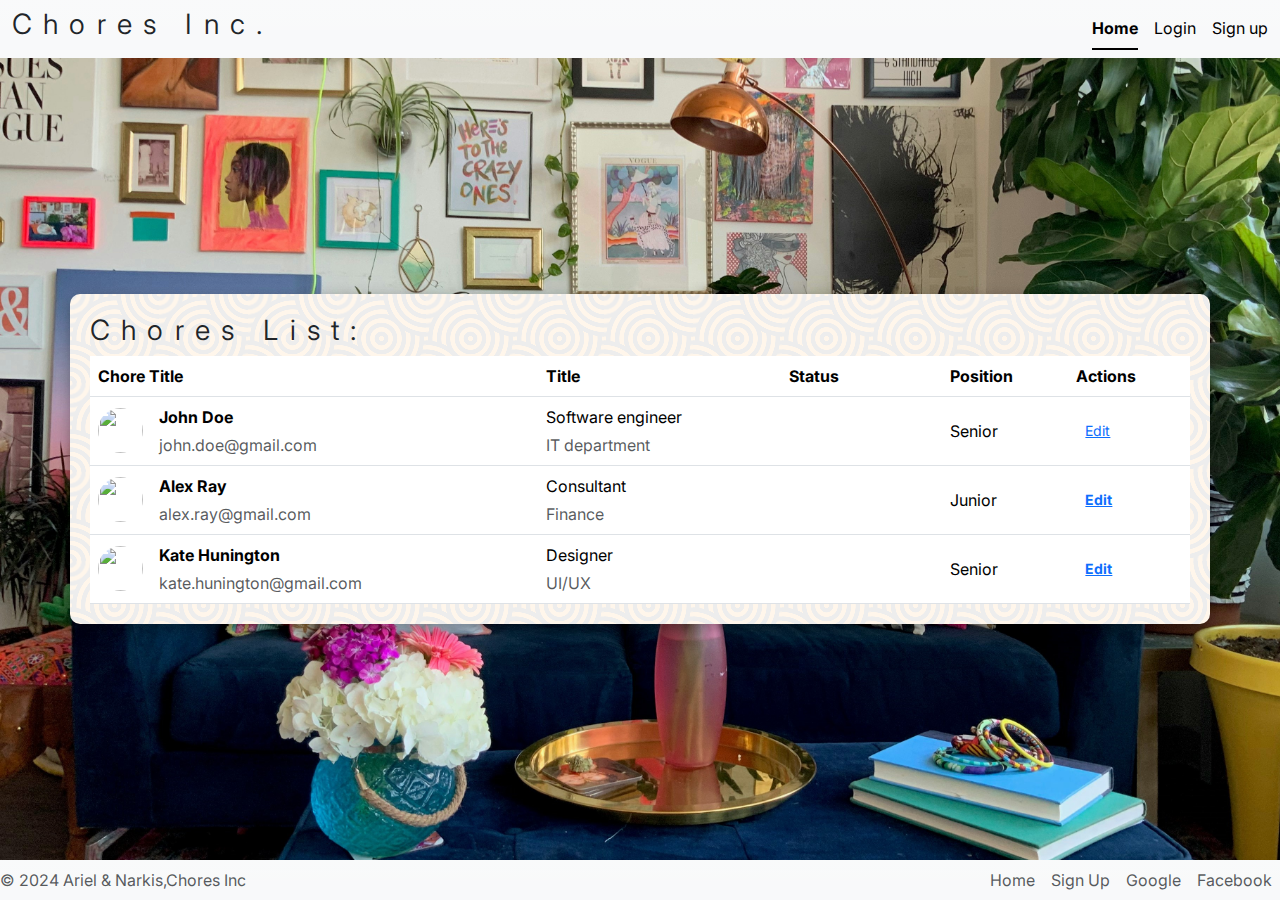
==== Chores-website/index.html @ 36ef8f28 "Footer header and container style changed" ====
<!DOCTYPE html>
<html lang="en">

<head>
  <meta charset="UTF-8">
  <meta name="viewport" content="width=device-width, initial-scale=1.0">
  <title>C Inc Main</title>
  <link href="https://cdn.jsdelivr.net/npm/bootstrap@5.3.3/dist/css/bootstrap.min.css" rel="stylesheet"
    integrity="sha384-QWTKZyjpPEjISv5WaRU9OFeRpok6YctnYmDr5pNlyT2bRjXh0JMhjY6hW+ALEwIH" crossorigin="anonymous">
  <link rel="preconnect" href="https://fonts.googleapis.com">
  <link rel="preconnect" href="https://fonts.gstatic.com" crossorigin>
  <link href="https://fonts.googleapis.com/css2?family=Inter:wght@100..900&display=swap" rel="stylesheet">

  <link rel="stylesheet" type="text/css" href="style/style.css">
</head>

<body>
  <header>
    <nav class="navbar bg-light bg-gradient">
      <div class="container-fluid">
        <h3 class="company_title">Chores Inc.</h3>
        <div class="nav nav-underline">
          <a class="nav-link text-black active" href="index.html">Home</a>
          <a class="nav-link text-black" href="loginscreen.html">Login</a>
          <a class="nav-link text-black" aria-current="Sign up" href="signupscreen.html">Sign up</a>
        </div>
      </div>
    </nav>
  </header>


  <div class="container all_style">
    <h3 class="company_title">Chores List: </h3>

    <table class="table align-middle mb-0" style="border-radius: 10px;">
      <thead class="bg-light">
        <tr>
          <th>Chore Title</th>
          <th>Title</th>
          <th>Status</th>
          <th>Position</th>
          <th>Actions</th>
        </tr>
      </thead>
      <tbody>
        <tr>
          <td>
            <div class="d-flex align-items-center">
              <img src="https://mdbootstrap.com/img/new/avatars/8.jpg" alt="" style="width: 45px; height: 45px"
                class="rounded-circle" />
              <div class="ms-3">
                <p class="fw-bold mb-1">John Doe</p>
                <p class="text-muted mb-0">john.doe@gmail.com</p>
              </div>
            </div>
          </td>
          <td>
            <p class="fw-normal mb-1">Software engineer</p>
            <p class="text-muted mb-0">IT department</p>
          </td>
          <td>
            <span class="badge badge-success rounded-pill d-inline">Active</span>
          </td>
          <td>Senior</td>
          <td>
            <button type="button" class="btn btn-link btn-sm btn-rounded">
              Edit
            </button>
          </td>
        </tr>
        <tr>
          <td>
            <div class="d-flex align-items-center">
              <img src="https://mdbootstrap.com/img/new/avatars/6.jpg" class="rounded-circle" alt=""
                style="width: 45px; height: 45px" />
              <div class="ms-3">
                <p class="fw-bold mb-1">Alex Ray</p>
                <p class="text-muted mb-0">alex.ray@gmail.com</p>
              </div>
            </div>
          </td>
          <td>
            <p class="fw-normal mb-1">Consultant</p>
            <p class="text-muted mb-0">Finance</p>
          </td>
          <td>
            <span class="badge badge-primary rounded-pill d-inline">Onboarding</span>
          </td>
          <td>Junior</td>
          <td>
            <button type="button" class="btn btn-link btn-rounded btn-sm fw-bold" data-mdb-ripple-color="dark">
              Edit
            </button>
          </td>
        </tr>
        <tr>
          <td>
            <div class="d-flex align-items-center">
              <img src="https://mdbootstrap.com/img/new/avatars/7.jpg" class="rounded-circle" alt=""
                style="width: 45px; height: 45px" />
              <div class="ms-3">
                <p class="fw-bold mb-1">Kate Hunington</p>
                <p class="text-muted mb-0">kate.hunington@gmail.com</p>
              </div>
            </div>
          </td>
          <td>
            <p class="fw-normal mb-1">Designer</p>
            <p class="text-muted mb-0">UI/UX</p>
          </td>
          <td>
            <span class="badge badge-warning rounded-pill d-inline">Awaiting</span>
          </td>
          <td>Senior</td>
          <td>
            <button type="button" class="btn btn-link btn-rounded btn-sm fw-bold" data-mdb-ripple-color="dark">
              Edit
            </button>
          </td>
        </tr>
      </tbody>
    </table>
  </div>

    <footer class="bg-light bg-gradient d-flex flex-wrap justify-content-between align-items-center">
      <p class="col-md-4 mb-0 text-body-secondary">© 2024 Ariel & Narkis,Chores Inc</p>
      <ul class="nav col-md-4 justify-content-end">
        <li class="nav-item"><a href="index.html" class="nav-link px-2 text-body-secondary">Home</a></li>
        <li class="nav-item"><a href="signupscreen.html" class="nav-link px-2 text-body-secondary">Sign Up</a></li>
        <li class="nav-item"><a href="http://www.google.com" class="nav-link px-2 text-body-secondary">Google</a></li>
        <li class="nav-item"><a href="http://www.facebook.com" class="nav-link px-2 text-body-secondary">Facebook</a>
        </li>
      </ul>
    </footer>

  <script>
    document.getElementById('addUserButton').addEventListener('click', function (event) {
      // Add your logic here to add a user to the household
    });
  </script>
</body>

</html>
---- Chores-website/style/style.css ----
body {
  display: flex;
  flex-direction: column;
  font-family: "Inter", sans-serif;
  font-style: normal;
  background-image: url('../img/main-bg.jpg');
  background-repeat: no-repeat;
  background-attachment: fixed;
  background-size: cover;
  height: 100vh; 
  /* margin: 0; */
  /* padding-top: 95px; */
}

.container {
  margin: auto;
  padding: 20px;
  border-radius: 10px;
  max-height: 80vh;
  align-self:center;
  /* box-shadow: 0 0 10px rgba(0, 0, 0, 0.1); */
  box-shadow: rgba(0, 0, 0, 0.35) 0px 5px 15px;
  /* margin-top: 20px; */
  /*padding: 20px;
  background-color: rgba(221, 221, 221, 0.88);
  border-radius: 10px;
*/}

.logo {
  width: 200px;
  height: 200px;
}

.company_title{
  letter-spacing: .7rem;
  font-weight: 350;
}


.signup-section {
  text-align: center;
  margin-top: 20px;
}

.first-row {
  font-weight: bold;
  font-size: 1.2em;
}
.signup-section a {
  color: #ff4500;
  text-decoration: none;
}

.signup-section a:hover {
  text-decoration: underline;
}

h2 {
  text-align: center;
  width: 100%;
}

.all_style{
/*Credit: https://css-pattern.com/overlapping-circles/  */
    --s: 89px;
    --c1: #fff6eb;
    --c2: #ededed;
    
    --_g: 
       var(--c1) 0%  5% ,var(--c2) 6%  15%,var(--c1) 16% 25%,var(--c2) 26% 35%,var(--c1) 36% 45%,
       var(--c2) 46% 55%,var(--c1) 56% 65%,var(--c2) 66% 75%,var(--c1) 76% 85%,var(--c2) 86% 95%,
       #0000 96%;
    background:
      radial-gradient(50% 50% at 100% 0,var(--_g)),
      radial-gradient(50% 50% at 0 100%,var(--_g)),
      radial-gradient(50% 50%,var(--_g)),
      radial-gradient(50% 50%,var(--_g)) calc(var(--s)/2) calc(var(--s)/2)
      var(--c1);
    background-size: var(--s) var(--s);
/* Made by" https://support.temani-afif.com/ */

    box-shadow: rgba(0, 0, 0, 0.35) 0px 5px 15px; 
  }

/* .all_style{
  background-color: rgba(221, 221, 221, 0.88);
  box-shadow: 0 0 10px rgba(0, 0, 0, 0.1);
} */
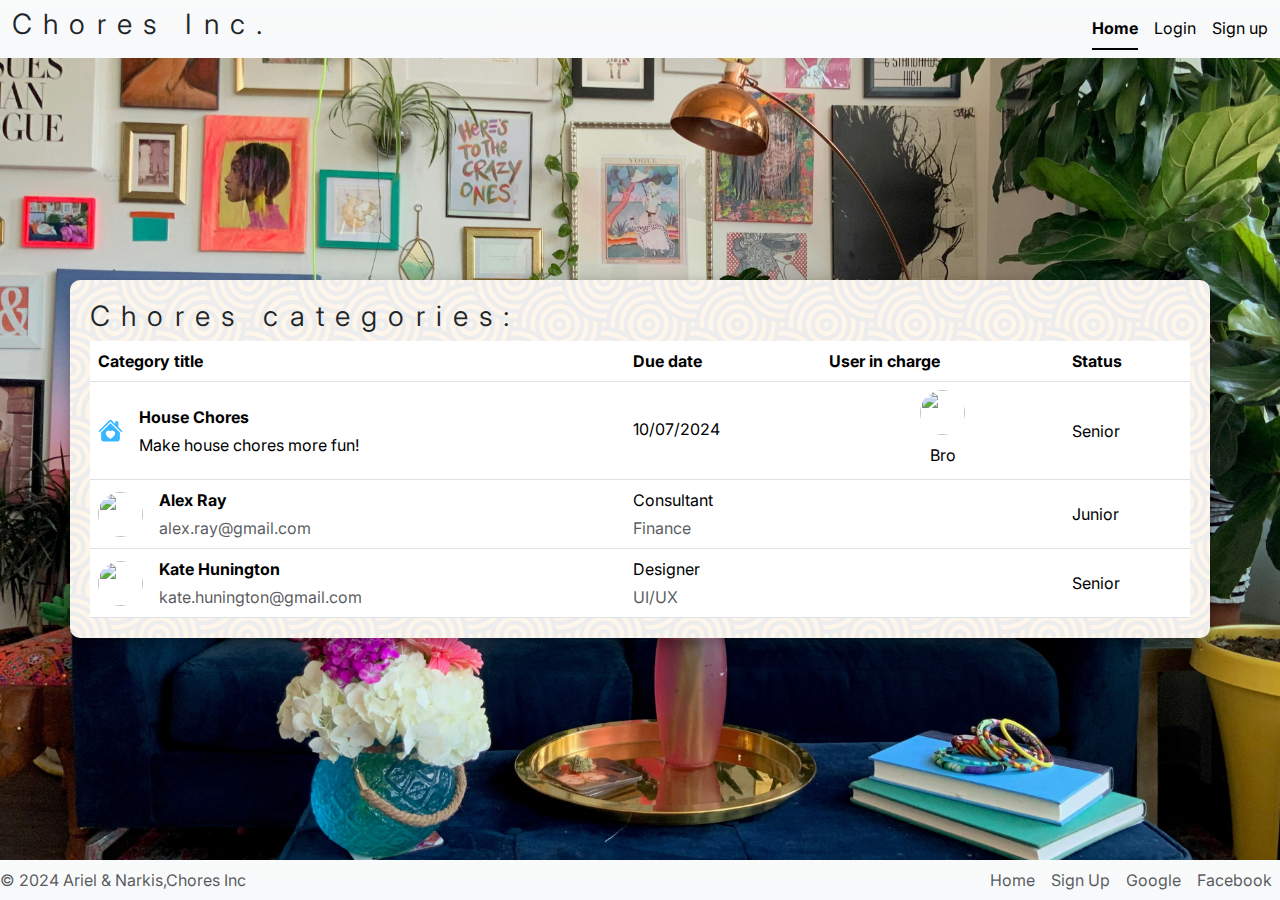
==== commit 835b0b62: "minor changes in content and table structure" ====
--- a/Chores-website/index.html
+++ b/Chores-website/index.html
@@ -30,43 +30,48 @@
 
 
   <div class="container all_style">
-    <h3 class="company_title">Chores List: </h3>
+    <h3 class="company_title">Chores categories:</h3>
 
-    <table class="table align-middle mb-0" style="border-radius: 10px;">
+    <table class="table table-responsive align-middle mb-0" style="border-radius: 10px;">
       <thead class="bg-light">
         <tr>
-          <th>Chore Title</th>
-          <th>Title</th>
+          <th>Category title</th>
+          <th>Due date</th>
+          <th>User in charge</th>
           <th>Status</th>
-          <th>Position</th>
-          <th>Actions</th>
         </tr>
       </thead>
       <tbody>
         <tr>
           <td>
             <div class="d-flex align-items-center">
-              <img src="https://mdbootstrap.com/img/new/avatars/8.jpg" alt="" style="width: 45px; height: 45px"
-                class="rounded-circle" />
+              <!--house icon-->
+              <svg xmlns="http://www.w3.org/2000/svg" width="25" height="25" fill="#38b6ff"
+                class="bi bi-house-heart-fill" viewBox="0 0 16 16">
+                <path
+                  d="M7.293 1.5a1 1 0 0 1 1.414 0L11 3.793V2.5a.5.5 0 0 1 .5-.5h1a.5.5 0 0 1 .5.5v3.293l2.354 2.353a.5.5 0 0 1-.708.707L8 2.207 1.354 8.853a.5.5 0 1 1-.708-.707z" />
+                <path
+                  d="m14 9.293-6-6-6 6V13.5A1.5 1.5 0 0 0 3.5 15h9a1.5 1.5 0 0 0 1.5-1.5zm-6-.811c1.664-1.673 5.825 1.254 0 5.018-5.825-3.764-1.664-6.691 0-5.018" />
+              </svg>
               <div class="ms-3">
-                <p class="fw-bold mb-1">John Doe</p>
-                <p class="text-muted mb-0">john.doe@gmail.com</p>
+                <p class="fw-bold mb-1">House Chores</p>
+                <p class="mb-0">Make house chores more fun!</p>
               </div>
             </div>
           </td>
           <td>
-            <p class="fw-normal mb-1">Software engineer</p>
-            <p class="text-muted mb-0">IT department</p>
+            <p class="fw-normal mb-1">10/07/2024</p>
           </td>
           <td>
-            <span class="badge badge-success rounded-pill d-inline">Active</span>
+            <div class="d-flex flex-column align-items-center justify-content-center">
+              <img src="https://mdbootstrap.com/img/new/avatars/8.jpg" alt="" style="width: 45px; height: 45px"
+                class="rounded-circle mb-2" />
+              <div>
+                <p class="mb-1">Bro</p>
+              </div>
+            </div>
           </td>
           <td>Senior</td>
-          <td>
-            <button type="button" class="btn btn-link btn-sm btn-rounded">
-              Edit
-            </button>
-          </td>
         </tr>
         <tr>
           <td>
@@ -87,11 +92,6 @@
             <span class="badge badge-primary rounded-pill d-inline">Onboarding</span>
           </td>
           <td>Junior</td>
-          <td>
-            <button type="button" class="btn btn-link btn-rounded btn-sm fw-bold" data-mdb-ripple-color="dark">
-              Edit
-            </button>
-          </td>
         </tr>
         <tr>
           <td>
@@ -112,26 +112,21 @@
             <span class="badge badge-warning rounded-pill d-inline">Awaiting</span>
           </td>
           <td>Senior</td>
-          <td>
-            <button type="button" class="btn btn-link btn-rounded btn-sm fw-bold" data-mdb-ripple-color="dark">
-              Edit
-            </button>
-          </td>
         </tr>
       </tbody>
     </table>
   </div>
 
-    <footer class="bg-light bg-gradient d-flex flex-wrap justify-content-between align-items-center">
-      <p class="col-md-4 mb-0 text-body-secondary">© 2024 Ariel & Narkis,Chores Inc</p>
-      <ul class="nav col-md-4 justify-content-end">
-        <li class="nav-item"><a href="index.html" class="nav-link px-2 text-body-secondary">Home</a></li>
-        <li class="nav-item"><a href="signupscreen.html" class="nav-link px-2 text-body-secondary">Sign Up</a></li>
-        <li class="nav-item"><a href="http://www.google.com" class="nav-link px-2 text-body-secondary">Google</a></li>
-        <li class="nav-item"><a href="http://www.facebook.com" class="nav-link px-2 text-body-secondary">Facebook</a>
-        </li>
-      </ul>
-    </footer>
+  <footer class="bg-light bg-gradient d-flex flex-wrap justify-content-between align-items-center">
+    <p class="col-md-4 mb-0 text-body-secondary">© 2024 Ariel & Narkis,Chores Inc</p>
+    <ul class="nav col-md-4 justify-content-end">
+      <li class="nav-item"><a href="index.html" class="nav-link px-2 text-body-secondary">Home</a></li>
+      <li class="nav-item"><a href="signupscreen.html" class="nav-link px-2 text-body-secondary">Sign Up</a></li>
+      <li class="nav-item"><a href="http://www.google.com" class="nav-link px-2 text-body-secondary">Google</a></li>
+      <li class="nav-item"><a href="http://www.facebook.com" class="nav-link px-2 text-body-secondary">Facebook</a>
+      </li>
+    </ul>
+  </footer>
 
   <script>
     document.getElementById('addUserButton').addEventListener('click', function (event) {
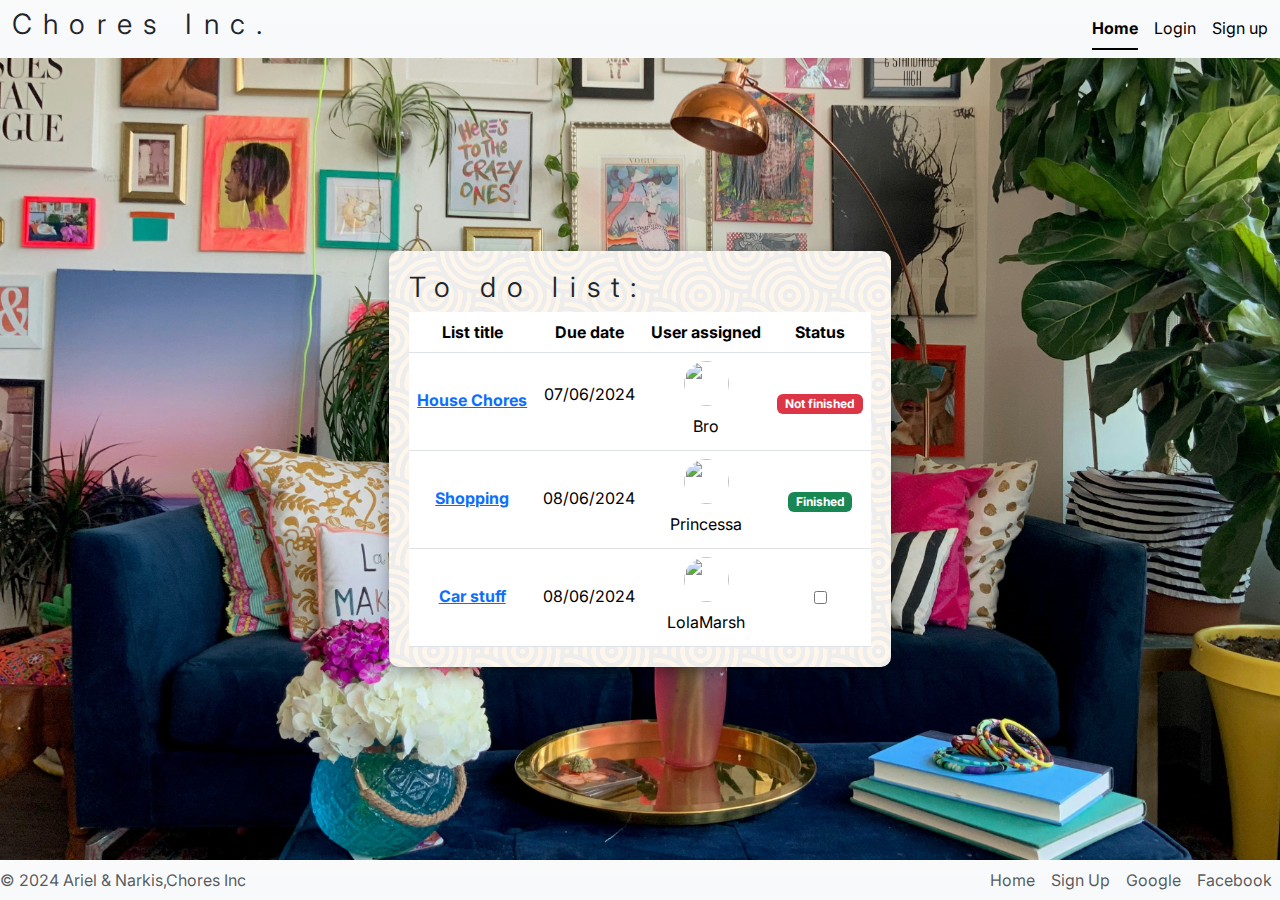
==== commit a18a2e12: "Index page table clean up, added responsivity and generic lists with links to the chores page" ====
--- a/Chores-website/index.html
+++ b/Chores-website/index.html
@@ -4,7 +4,9 @@
 <head>
   <meta charset="UTF-8">
   <meta name="viewport" content="width=device-width, initial-scale=1.0">
-  <title>C Inc Main</title>
+  <title>Chores Inc | Main</title>
+  <link rel="icon" type="image/x-icon" href="img/logo.png">
+
   <link href="https://cdn.jsdelivr.net/npm/bootstrap@5.3.3/dist/css/bootstrap.min.css" rel="stylesheet"
     integrity="sha384-QWTKZyjpPEjISv5WaRU9OFeRpok6YctnYmDr5pNlyT2bRjXh0JMhjY6hW+ALEwIH" crossorigin="anonymous">
   <link rel="preconnect" href="https://fonts.googleapis.com">
@@ -29,94 +31,87 @@
   </header>
 
 
-  <div class="container all_style">
-    <h3 class="company_title">Chores categories:</h3>
-
-    <table class="table table-responsive align-middle mb-0" style="border-radius: 10px;">
+  <div class="table-responsive all_style">
+    <h3 class="company_title">To do list:</h3>
+    <table class="table text-center align-middle mb-0" style="border-radius: 10px;">
       <thead class="bg-light">
         <tr>
-          <th>Category title</th>
-          <th>Due date</th>
-          <th>User in charge</th>
-          <th>Status</th>
+          <th class="text-center">List title</th>
+          <th class="text-center">Due date</th>
+          <th class="text-center">User assigned</th>
+          <th class="text-center">Status</th>
         </tr>
       </thead>
       <tbody>
         <tr>
           <td>
-            <div class="d-flex align-items-center">
-              <!--house icon-->
-              <svg xmlns="http://www.w3.org/2000/svg" width="25" height="25" fill="#38b6ff"
-                class="bi bi-house-heart-fill" viewBox="0 0 16 16">
-                <path
-                  d="M7.293 1.5a1 1 0 0 1 1.414 0L11 3.793V2.5a.5.5 0 0 1 .5-.5h1a.5.5 0 0 1 .5.5v3.293l2.354 2.353a.5.5 0 0 1-.708.707L8 2.207 1.354 8.853a.5.5 0 1 1-.708-.707z" />
-                <path
-                  d="m14 9.293-6-6-6 6V13.5A1.5 1.5 0 0 0 3.5 15h9a1.5 1.5 0 0 0 1.5-1.5zm-6-.811c1.664-1.673 5.825 1.254 0 5.018-5.825-3.764-1.664-6.691 0-5.018" />
-              </svg>
-              <div class="ms-3">
-                <p class="fw-bold mb-1">House Chores</p>
-                <p class="mb-0">Make house chores more fun!</p>
-              </div>
+            <div class="ms-6 text-center">
+              <p class="fw-bold mb-1"><a href="choreslist.html">House Chores</a></p>
             </div>
           </td>
-          <td>
-            <p class="fw-normal mb-1">10/07/2024</p>
+          <td class="text-center">
+            <p>07/06/2024</p>
           </td>
-          <td>
+          <td class="text-center">
             <div class="d-flex flex-column align-items-center justify-content-center">
               <img src="https://mdbootstrap.com/img/new/avatars/8.jpg" alt="" style="width: 45px; height: 45px"
-                class="rounded-circle mb-2" />
+                class="img-fluid rounded-circle mb-2" />
               <div>
                 <p class="mb-1">Bro</p>
               </div>
             </div>
           </td>
-          <td>Senior</td>
+          <td class="text-center">
+            <span class="badge text-bg-danger">Not finished</span>
+          </td>
         </tr>
         <tr>
           <td>
-            <div class="d-flex align-items-center">
-              <img src="https://mdbootstrap.com/img/new/avatars/6.jpg" class="rounded-circle" alt=""
-                style="width: 45px; height: 45px" />
-              <div class="ms-3">
-                <p class="fw-bold mb-1">Alex Ray</p>
-                <p class="text-muted mb-0">alex.ray@gmail.com</p>
+            <div class="ms-6 text-center">
+              <p class="fw-bold mb-1"><a href="choreslist.html">Shopping</a></p>
+            </div>
+          </td>
+          <td class="text-center">
+            <p class="fw-normal mb-1">08/06/2024</p>
+          </td>
+          <td class="text-center">
+            <div class="d-flex flex-column align-items-center justify-content-center">
+              <img src="https://mdbootstrap.com/img/new/avatars/6.jpg" alt="" style="width: 45px; height: 45px"
+                class="img-fluid rounded-circle mb-2" />
+              <div>
+                <p class="mb-1">Princessa</p>
               </div>
             </div>
           </td>
-          <td>
-            <p class="fw-normal mb-1">Consultant</p>
-            <p class="text-muted mb-0">Finance</p>
+          <td class="text-center">
+            <span class="badge text-bg-success">Finished</span>
           </td>
-          <td>
-            <span class="badge badge-primary rounded-pill d-inline">Onboarding</span>
-          </td>
-          <td>Junior</td>
         </tr>
         <tr>
           <td>
-            <div class="d-flex align-items-center">
-              <img src="https://mdbootstrap.com/img/new/avatars/7.jpg" class="rounded-circle" alt=""
-                style="width: 45px; height: 45px" />
-              <div class="ms-3">
-                <p class="fw-bold mb-1">Kate Hunington</p>
-                <p class="text-muted mb-0">kate.hunington@gmail.com</p>
+            <div class="ms-6 text-center">
+              <p class="fw-bold mb-1"><a href="choreslist.html">Car stuff</a></p>
+            </div>
+          </td>
+          <td class="text-center">
+            <p class="fw-normal mb-1">08/06/2024</p>
+          </td>
+          <td class="text-center">
+            <div class="d-flex flex-column align-items-center justify-content-center">
+              <img src="https://mdbootstrap.com/img/new/avatars/7.jpg" alt="" style="width: 45px; height: 45px"
+                class="img-fluid rounded-circle mb-2" />
+              <div>
+                <p class="mb-1">LolaMarsh</p>
               </div>
             </div>
           </td>
-          <td>
-            <p class="fw-normal mb-1">Designer</p>
-            <p class="text-muted mb-0">UI/UX</p>
+          <td class="text-center">
+            <input type="checkbox" id="chore-checkbox" name="chore-checkbox">
           </td>
-          <td>
-            <span class="badge badge-warning rounded-pill d-inline">Awaiting</span>
-          </td>
-          <td>Senior</td>
         </tr>
       </tbody>
     </table>
   </div>
-
   <footer class="bg-light bg-gradient d-flex flex-wrap justify-content-between align-items-center">
     <p class="col-md-4 mb-0 text-body-secondary">© 2024 Ariel & Narkis,Chores Inc</p>
     <ul class="nav col-md-4 justify-content-end">
--- a/Chores-website/style/style.css
+++ b/Chores-website/style/style.css
@@ -12,19 +12,15 @@
   /* padding-top: 95px; */
 }
 
-.container {
+.container,.table-responsive{
   margin: auto;
   padding: 20px;
   border-radius: 10px;
   max-height: 80vh;
   align-self:center;
-  /* box-shadow: 0 0 10px rgba(0, 0, 0, 0.1); */
   box-shadow: rgba(0, 0, 0, 0.35) 0px 5px 15px;
-  /* margin-top: 20px; */
-  /*padding: 20px;
-  background-color: rgba(221, 221, 221, 0.88);
-  border-radius: 10px;
-*/}
+}
+
 
 .logo {
   width: 200px;
@@ -46,11 +42,11 @@
   font-weight: bold;
   font-size: 1.2em;
 }
+
 .signup-section a {
   color: #ff4500;
   text-decoration: none;
 }
-
 .signup-section a:hover {
   text-decoration: underline;
 }
@@ -79,7 +75,6 @@
     background-size: var(--s) var(--s);
 /* Made by" https://support.temani-afif.com/ */
 
-    box-shadow: rgba(0, 0, 0, 0.35) 0px 5px 15px; 
   }
 
 /* .all_style{
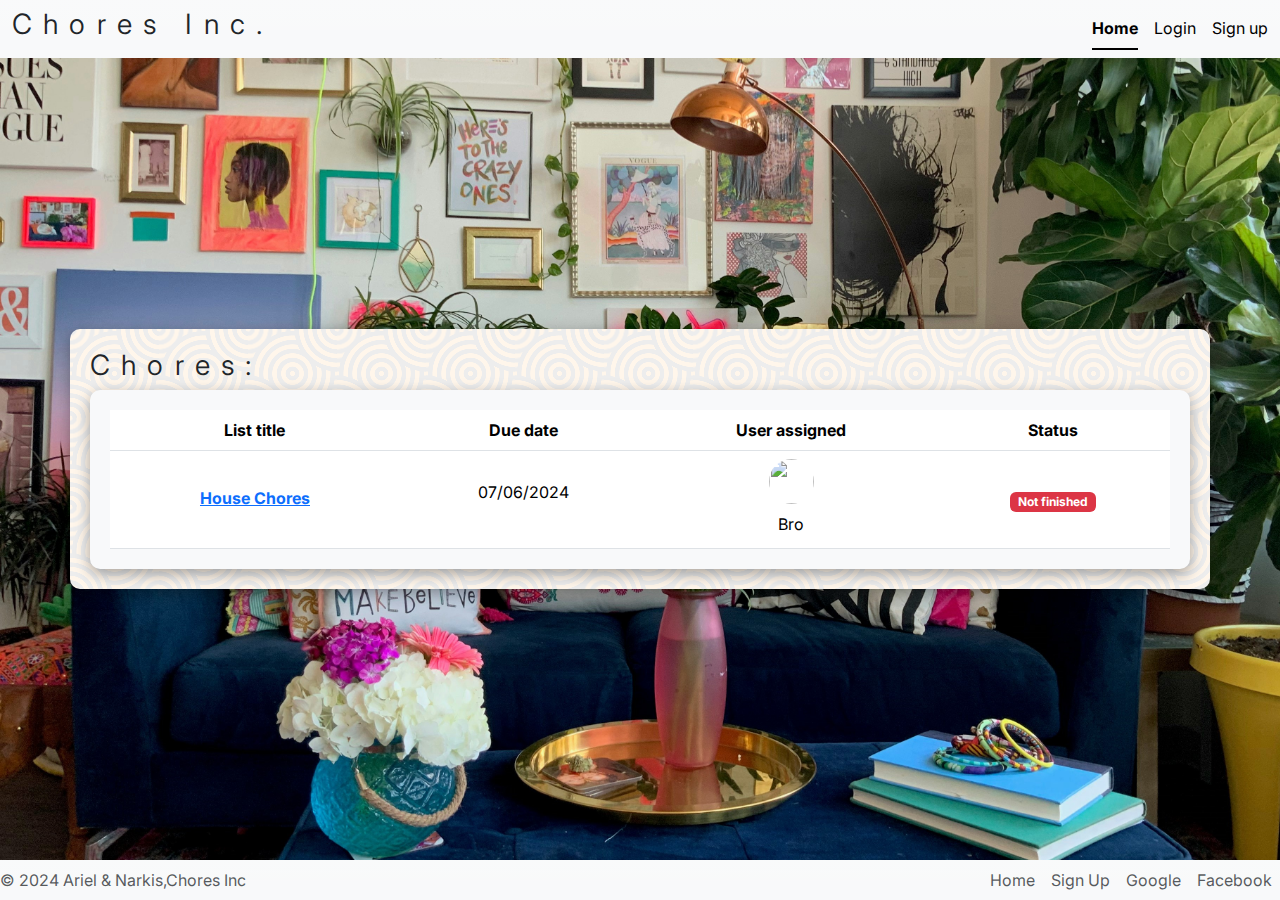
==== commit 3de32de1: "Table in grid testing" ====
--- a/Chores-website/index.html
+++ b/Chores-website/index.html
@@ -24,94 +24,62 @@
         <div class="nav nav-underline">
           <a class="nav-link text-black active" href="index.html">Home</a>
           <a class="nav-link text-black" href="loginscreen.html">Login</a>
-          <a class="nav-link text-black" aria-current="Sign up" href="signupscreen.html">Sign up</a>
+          <a class="nav-link text-black" href="signupscreen.html">Sign up</a>
         </div>
       </div>
     </nav>
   </header>
 
+  <div class="container all_style">
+    <div class="row">
+      <div class="col-12">
+        <h3 class="company_title">Chores:</h3>
+      </div>
+    </div>
+    <div class="row">
+      <div class="col-12">
+        <div class="table-responsive bg-light">
+          <table class="table text-center align-middle mb-0" style="border-radius: 10px;">
+            <thead class="bg-light">
+              <tr>
+                <th class="text-center">List title</th>
+                <th class="text-center">Due date</th>
+                <th class="text-center">User assigned</th>
+                <th class="text-center">Status</th>
+              </tr>
+            </thead>
+            <tbody>
+              <tr>
+                <td class="text-center">
+                  <div class="ms-6">
+                    <p class="fw-bold mb-1"><a href="choreslist.html">House Chores</a></p>
+                  </div>
+                </td>
+                <td class="text-center">
+                  <p>07/06/2024</p>
+                </td>
+                <td class="text-center">
+                  <div class="d-flex flex-column align-items-center justify-content-center">
+                    <img src="https://mdbootstrap.com/img/new/avatars/8.jpg" alt="" style="width: 45px; height: 45px"
+                      class="img-fluid rounded-circle mb-2" />
+                    <div>
+                      <p class="mb-1">Bro</p>
+                    </div>
+                  </div>
+                </td>
+                <td class="text-center">
+                  <span class="badge text-bg-danger">Not finished</span>
+                </td>
+              </tr>
+              <!-- Add more rows as needed -->
+            </tbody>
+          </table>
+        </div>
+      </div>
+    </div>
+  </div>
 
-  <div class="table-responsive all_style">
-    <h3 class="company_title">To do list:</h3>
-    <table class="table text-center align-middle mb-0" style="border-radius: 10px;">
-      <thead class="bg-light">
-        <tr>
-          <th class="text-center">List title</th>
-          <th class="text-center">Due date</th>
-          <th class="text-center">User assigned</th>
-          <th class="text-center">Status</th>
-        </tr>
-      </thead>
-      <tbody>
-        <tr>
-          <td>
-            <div class="ms-6 text-center">
-              <p class="fw-bold mb-1"><a href="choreslist.html">House Chores</a></p>
-            </div>
-          </td>
-          <td class="text-center">
-            <p>07/06/2024</p>
-          </td>
-          <td class="text-center">
-            <div class="d-flex flex-column align-items-center justify-content-center">
-              <img src="https://mdbootstrap.com/img/new/avatars/8.jpg" alt="" style="width: 45px; height: 45px"
-                class="img-fluid rounded-circle mb-2" />
-              <div>
-                <p class="mb-1">Bro</p>
-              </div>
-            </div>
-          </td>
-          <td class="text-center">
-            <span class="badge text-bg-danger">Not finished</span>
-          </td>
-        </tr>
-        <tr>
-          <td>
-            <div class="ms-6 text-center">
-              <p class="fw-bold mb-1"><a href="choreslist.html">Shopping</a></p>
-            </div>
-          </td>
-          <td class="text-center">
-            <p class="fw-normal mb-1">08/06/2024</p>
-          </td>
-          <td class="text-center">
-            <div class="d-flex flex-column align-items-center justify-content-center">
-              <img src="https://mdbootstrap.com/img/new/avatars/6.jpg" alt="" style="width: 45px; height: 45px"
-                class="img-fluid rounded-circle mb-2" />
-              <div>
-                <p class="mb-1">Princessa</p>
-              </div>
-            </div>
-          </td>
-          <td class="text-center">
-            <span class="badge text-bg-success">Finished</span>
-          </td>
-        </tr>
-        <tr>
-          <td>
-            <div class="ms-6 text-center">
-              <p class="fw-bold mb-1"><a href="choreslist.html">Car stuff</a></p>
-            </div>
-          </td>
-          <td class="text-center">
-            <p class="fw-normal mb-1">08/06/2024</p>
-          </td>
-          <td class="text-center">
-            <div class="d-flex flex-column align-items-center justify-content-center">
-              <img src="https://mdbootstrap.com/img/new/avatars/7.jpg" alt="" style="width: 45px; height: 45px"
-                class="img-fluid rounded-circle mb-2" />
-              <div>
-                <p class="mb-1">LolaMarsh</p>
-              </div>
-            </div>
-          </td>
-          <td class="text-center">
-            <input type="checkbox" id="chore-checkbox" name="chore-checkbox">
-          </td>
-        </tr>
-      </tbody>
-    </table>
-  </div>
+
   <footer class="bg-light bg-gradient d-flex flex-wrap justify-content-between align-items-center">
     <p class="col-md-4 mb-0 text-body-secondary">© 2024 Ariel & Narkis,Chores Inc</p>
     <ul class="nav col-md-4 justify-content-end">
--- a/Chores-website/style/style.css
+++ b/Chores-website/style/style.css
@@ -7,17 +7,18 @@
   background-repeat: no-repeat;
   background-attachment: fixed;
   background-size: cover;
-  height: 100vh; 
+  height: 100vh;
   /* margin: 0; */
   /* padding-top: 95px; */
 }
 
-.container,.table-responsive{
+.container,
+.table-responsive {
   margin: auto;
   padding: 20px;
   border-radius: 10px;
   max-height: 80vh;
-  align-self:center;
+  align-self: center;
   box-shadow: rgba(0, 0, 0, 0.35) 0px 5px 15px;
 }
 
@@ -27,7 +28,7 @@
   height: 200px;
 }
 
-.company_title{
+.company_title {
   letter-spacing: .7rem;
   font-weight: 350;
 }
@@ -47,6 +48,7 @@
   color: #ff4500;
   text-decoration: none;
 }
+
 .signup-section a:hover {
   text-decoration: underline;
 }
@@ -56,28 +58,27 @@
   width: 100%;
 }
 
-.all_style{
-/*Credit: https://css-pattern.com/overlapping-circles/  */
-    --s: 89px;
-    --c1: #fff6eb;
-    --c2: #ededed;
-    
-    --_g: 
-       var(--c1) 0%  5% ,var(--c2) 6%  15%,var(--c1) 16% 25%,var(--c2) 26% 35%,var(--c1) 36% 45%,
-       var(--c2) 46% 55%,var(--c1) 56% 65%,var(--c2) 66% 75%,var(--c1) 76% 85%,var(--c2) 86% 95%,
-       #0000 96%;
-    background:
-      radial-gradient(50% 50% at 100% 0,var(--_g)),
-      radial-gradient(50% 50% at 0 100%,var(--_g)),
-      radial-gradient(50% 50%,var(--_g)),
-      radial-gradient(50% 50%,var(--_g)) calc(var(--s)/2) calc(var(--s)/2)
-      var(--c1);
-    background-size: var(--s) var(--s);
-/* Made by" https://support.temani-afif.com/ */
+.all_style {
+  /*Credit: https://css-pattern.com/overlapping-circles/  */
+  --s: 89px;
+  --c1: #fff6eb;
+  --c2: #ededed;
 
-  }
+  --_g:
+    var(--c1) 0% 5%, var(--c2) 6% 15%, var(--c1) 16% 25%, var(--c2) 26% 35%, var(--c1) 36% 45%,
+    var(--c2) 46% 55%, var(--c1) 56% 65%, var(--c2) 66% 75%, var(--c1) 76% 85%, var(--c2) 86% 95%,
+    #0000 96%;
+  background:
+    radial-gradient(50% 50% at 100% 0, var(--_g)),
+    radial-gradient(50% 50% at 0 100%, var(--_g)),
+    radial-gradient(50% 50%, var(--_g)),
+    radial-gradient(50% 50%, var(--_g)) calc(var(--s)/2) calc(var(--s)/2) var(--c1);
+  background-size: var(--s) var(--s);
+  /* Made by" https://support.temani-afif.com/ */
+
+}
 
 /* .all_style{
   background-color: rgba(221, 221, 221, 0.88);
   box-shadow: 0 0 10px rgba(0, 0, 0, 0.1);
-} */
+} */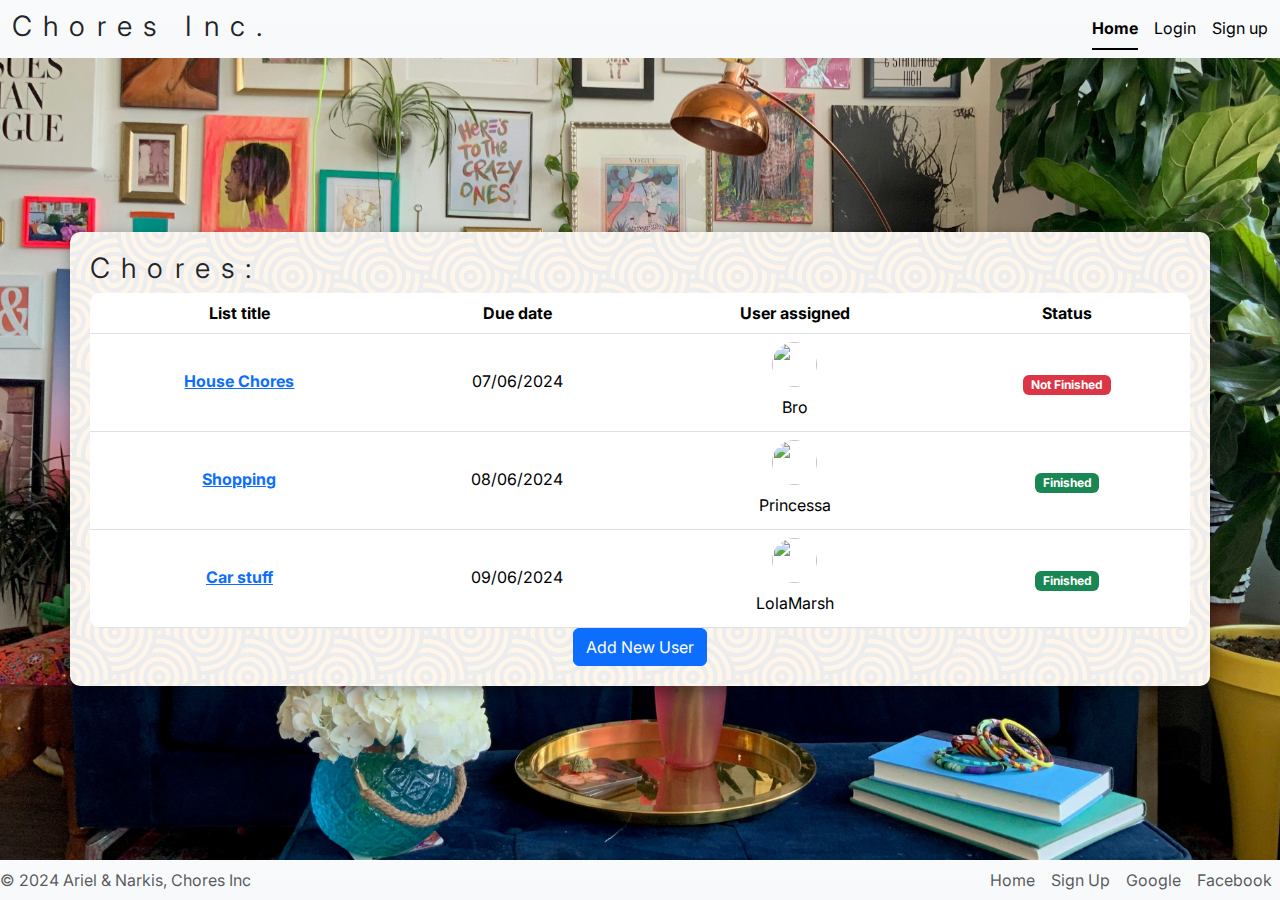
==== commit e95e4584: "Re-work the container, and table. small fixes in css" ====
--- a/Chores-website/index.html
+++ b/Chores-website/index.html
@@ -20,7 +20,7 @@
   <header>
     <nav class="navbar bg-light bg-gradient">
       <div class="container-fluid">
-        <h3 class="company_title">Chores Inc.</h3>
+        <h3 class="company_title mb-1">Chores Inc.</h3>
         <div class="nav nav-underline">
           <a class="nav-link text-black active" href="index.html">Home</a>
           <a class="nav-link text-black" href="loginscreen.html">Login</a>
@@ -50,38 +50,104 @@
             </thead>
             <tbody>
               <tr>
-                <td class="text-center">
-                  <div class="ms-6">
-                    <p class="fw-bold mb-1"><a href="choreslist.html">House Chores</a></p>
-                  </div>
+                <td>
+                  <p class="fw-bold mb-1"><a href="choreslist.html">House Chores</a></p>
                 </td>
                 <td class="text-center">
-                  <p>07/06/2024</p>
+                  <p class="text-break mb-1">07/06/2024</p>
                 </td>
                 <td class="text-center">
                   <div class="d-flex flex-column align-items-center justify-content-center">
                     <img src="https://mdbootstrap.com/img/new/avatars/8.jpg" alt="" style="width: 45px; height: 45px"
-                      class="img-fluid rounded-circle mb-2" />
-                    <div>
-                      <p class="mb-1">Bro</p>
-                    </div>
+                      class="img-fluid rounded-circle mb-2 d-none d-sm-block" />
+                    <p class="mb-1">Bro</p>
                   </div>
                 </td>
                 <td class="text-center">
-                  <span class="badge text-bg-danger">Not finished</span>
+                  <span class="badge text-wrap text-bg-danger" style="height: 20px;">
+                    <p class="d-none d-sm-block">Not Finished</p>
+                  </span>
                 </td>
               </tr>
-              <!-- Add more rows as needed -->
+              <tr>
+                <td>
+                  <p class="fw-bold mb-1"><a href="choreslist.html">Shopping</a></p>
+                </td>
+                <td class="text-center">
+                  <p class="text-break mb-1">08/06/2024</p>
+                </td>
+                <td class="text-center">
+                  <div class="d-flex flex-column align-items-center justify-content-center">
+                    <img src="https://mdbootstrap.com/img/new/avatars/6.jpg" alt="" style="width: 45px; height: 45px"
+                      class="img-fluid rounded-circle mb-2 d-none d-sm-block" />
+                    <p class="mb-1">Princessa</p>
+                  </div>
+                </td>
+                <td class="text-center">
+                  <span class="badge text-wrap text-bg-success" style="height: 20px;">
+                    <p class="d-none d-sm-block">Finished</p>
+                  </span>
+                </td>
+              </tr>
+              <tr>
+                <td>
+                  <p class="fw-bold mb-1"><a href="choreslist.html">Car stuff</a></p>
+                </td>
+                <td class="text-center">
+                  <p class="text-break mb-1">09/06/2024</p>
+                </td>
+                <td class="text-center">
+                  <div class="d-flex flex-column align-items-center justify-content-center">
+                    <img src="https://mdbootstrap.com/img/new/avatars/7.jpg" alt="" style="width: 45px; height: 45px"
+                      class="img-fluid rounded-circle mb-2 d-none d-sm-block" />
+                    <p class="mb-1">LolaMarsh</p>
+                  </div>
+                </td>
+                <td class="text-center">
+                  <span class="badge text-wrap text-bg-success" style="height: 20px;">
+                    <p class="d-none d-sm-block">Finished</p>
+                  </span>
+                </td>
+              </tr>
             </tbody>
           </table>
+        </div>
+
+      </div>
+    </div>
+    <div class="text-center">
+      <!-- Button trigger modal -->
+      <button type="button" class="btn btn-primary" data-bs-toggle="modal" data-bs-target="#newUserModal">
+        Add New User
+      </button>
+    </div>
+
+  </div>
+  <!-- Modal -->
+  <div class="modal fade" id="newUserModal" tabindex="-1" aria-labelledby="newUserModalLabel" aria-hidden="true">
+    <div class="modal-dialog ">
+      <div class="modal-content">
+        <div class="modal-header">
+          <h5 class="modal-title" id="newUserModalLabel">New User</h5>
+          <button type="button" class="btn-close" data-bs-dismiss="modal" aria-label="Close"></button>
+        </div>
+        <div class="modal-body all_style">
+          <form>
+            <div class="mb-3">
+              <label for="email" class="form-label">Email address</label>
+              <input type="email" class="form-control" id="email">
+            </div>
+          </form>
+        </div>
+        <div class="modal-footer">
+          <button type="button" class="btn btn-secondary" data-bs-dismiss="modal">Close</button>
+          <button type="button" class="btn btn-success">Add user</button>
         </div>
       </div>
     </div>
   </div>
-
-
   <footer class="bg-light bg-gradient d-flex flex-wrap justify-content-between align-items-center">
-    <p class="col-md-4 mb-0 text-body-secondary">© 2024 Ariel & Narkis,Chores Inc</p>
+    <p class="col-md-4 mb-0 text-body-secondary">© 2024 Ariel & Narkis, Chores Inc</p>
     <ul class="nav col-md-4 justify-content-end">
       <li class="nav-item"><a href="index.html" class="nav-link px-2 text-body-secondary">Home</a></li>
       <li class="nav-item"><a href="signupscreen.html" class="nav-link px-2 text-body-secondary">Sign Up</a></li>
@@ -91,11 +157,11 @@
     </ul>
   </footer>
 
-  <script>
-    document.getElementById('addUserButton').addEventListener('click', function (event) {
-      // Add your logic here to add a user to the household
-    });
-  </script>
+
+  <script src="https://cdn.jsdelivr.net/npm/bootstrap@5.3.3/dist/js/bootstrap.bundle.min.js"
+    integrity="sha384-YvpcrYf0tY3lHB60NNkmXc5s9fDVZLESaAA55NDzOxhy9GkcIdslK1eN7N6jIeHz"
+    crossorigin="anonymous"></script>
+
 </body>
 
 </html>--- a/Chores-website/style/style.css
+++ b/Chores-website/style/style.css
@@ -8,19 +8,23 @@
   background-attachment: fixed;
   background-size: cover;
   height: 100vh;
-  /* margin: 0; */
-  /* padding-top: 95px; */
 }
 
-.container,
-.table-responsive {
+.container {
   margin: auto;
   padding: 20px;
-  border-radius: 10px;
   max-height: 80vh;
   align-self: center;
+  overflow: auto;
   box-shadow: rgba(0, 0, 0, 0.35) 0px 5px 15px;
+
 }
+
+.table-responsive{
+  border-radius: 10px;
+  width: 100%;
+  margin: auto;
+  }
 
 
 .logo {
@@ -75,7 +79,7 @@
     radial-gradient(50% 50%, var(--_g)) calc(var(--s)/2) calc(var(--s)/2) var(--c1);
   background-size: var(--s) var(--s);
   /* Made by" https://support.temani-afif.com/ */
-
+  border-radius: 10px;
 }
 
 /* .all_style{
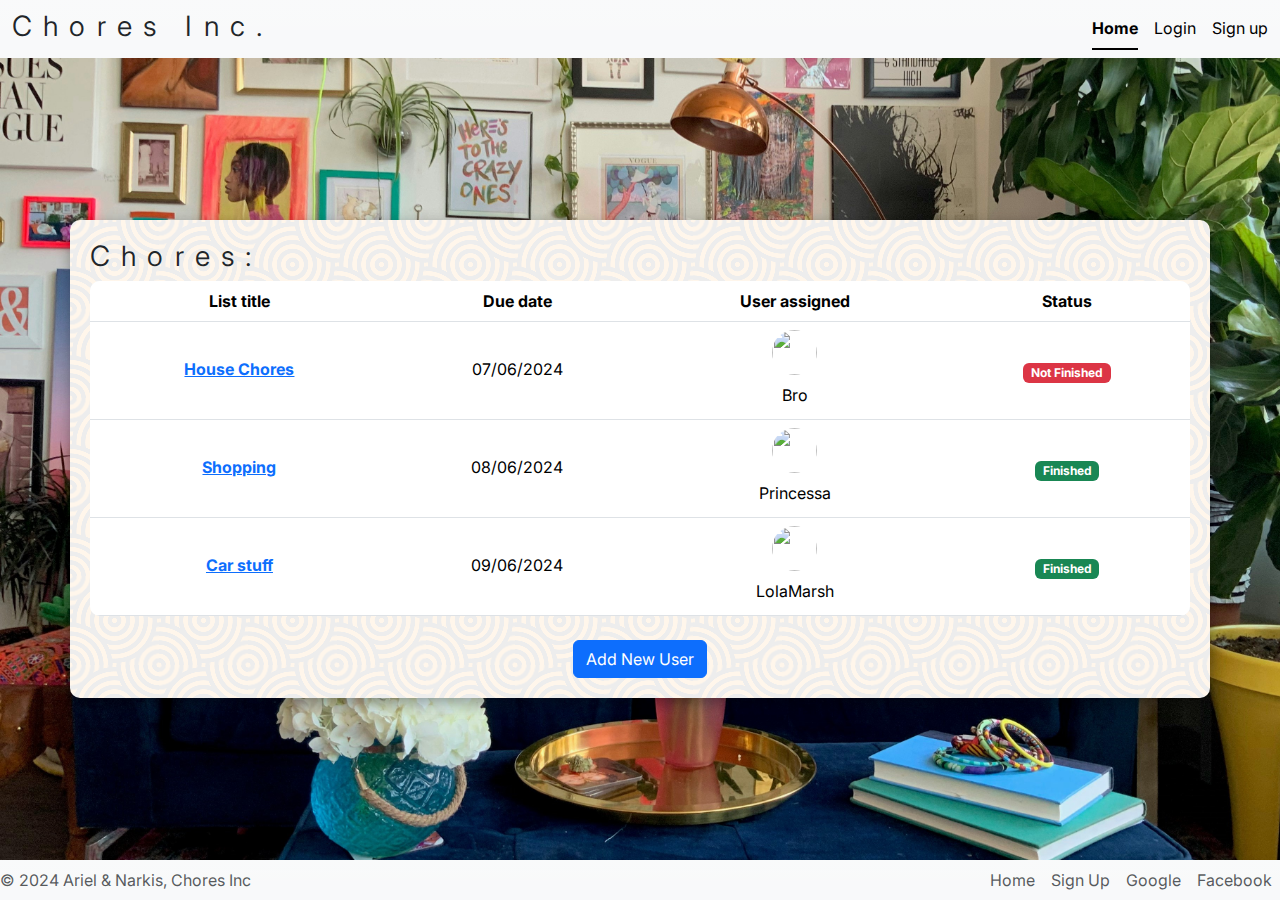
==== commit 56970ebc: "Index page, add margin to new user button" ====
--- a/Chores-website/index.html
+++ b/Chores-website/index.html
@@ -20,7 +20,7 @@
   <header>
     <nav class="navbar bg-light bg-gradient">
       <div class="container-fluid">
-        <h3 class="company_title mb-1">Chores Inc.</h3>
+        <h3 class="company_title mb-1"><a class="nav-link" href="index.html">Chores Inc.</a></h3>
         <div class="nav nav-underline">
           <a class="nav-link text-black active" href="index.html">Home</a>
           <a class="nav-link text-black" href="loginscreen.html">Login</a>
@@ -116,14 +116,12 @@
       </div>
     </div>
     <div class="text-center">
-      <!-- Button trigger modal -->
-      <button type="button" class="btn btn-primary" data-bs-toggle="modal" data-bs-target="#newUserModal">
+      <button type="button" class="btn btn-primary mt-4" data-bs-toggle="modal" data-bs-target="#newUserModal">
         Add New User
       </button>
     </div>
 
   </div>
-  <!-- Modal -->
   <div class="modal fade" id="newUserModal" tabindex="-1" aria-labelledby="newUserModalLabel" aria-hidden="true">
     <div class="modal-dialog ">
       <div class="modal-content">
